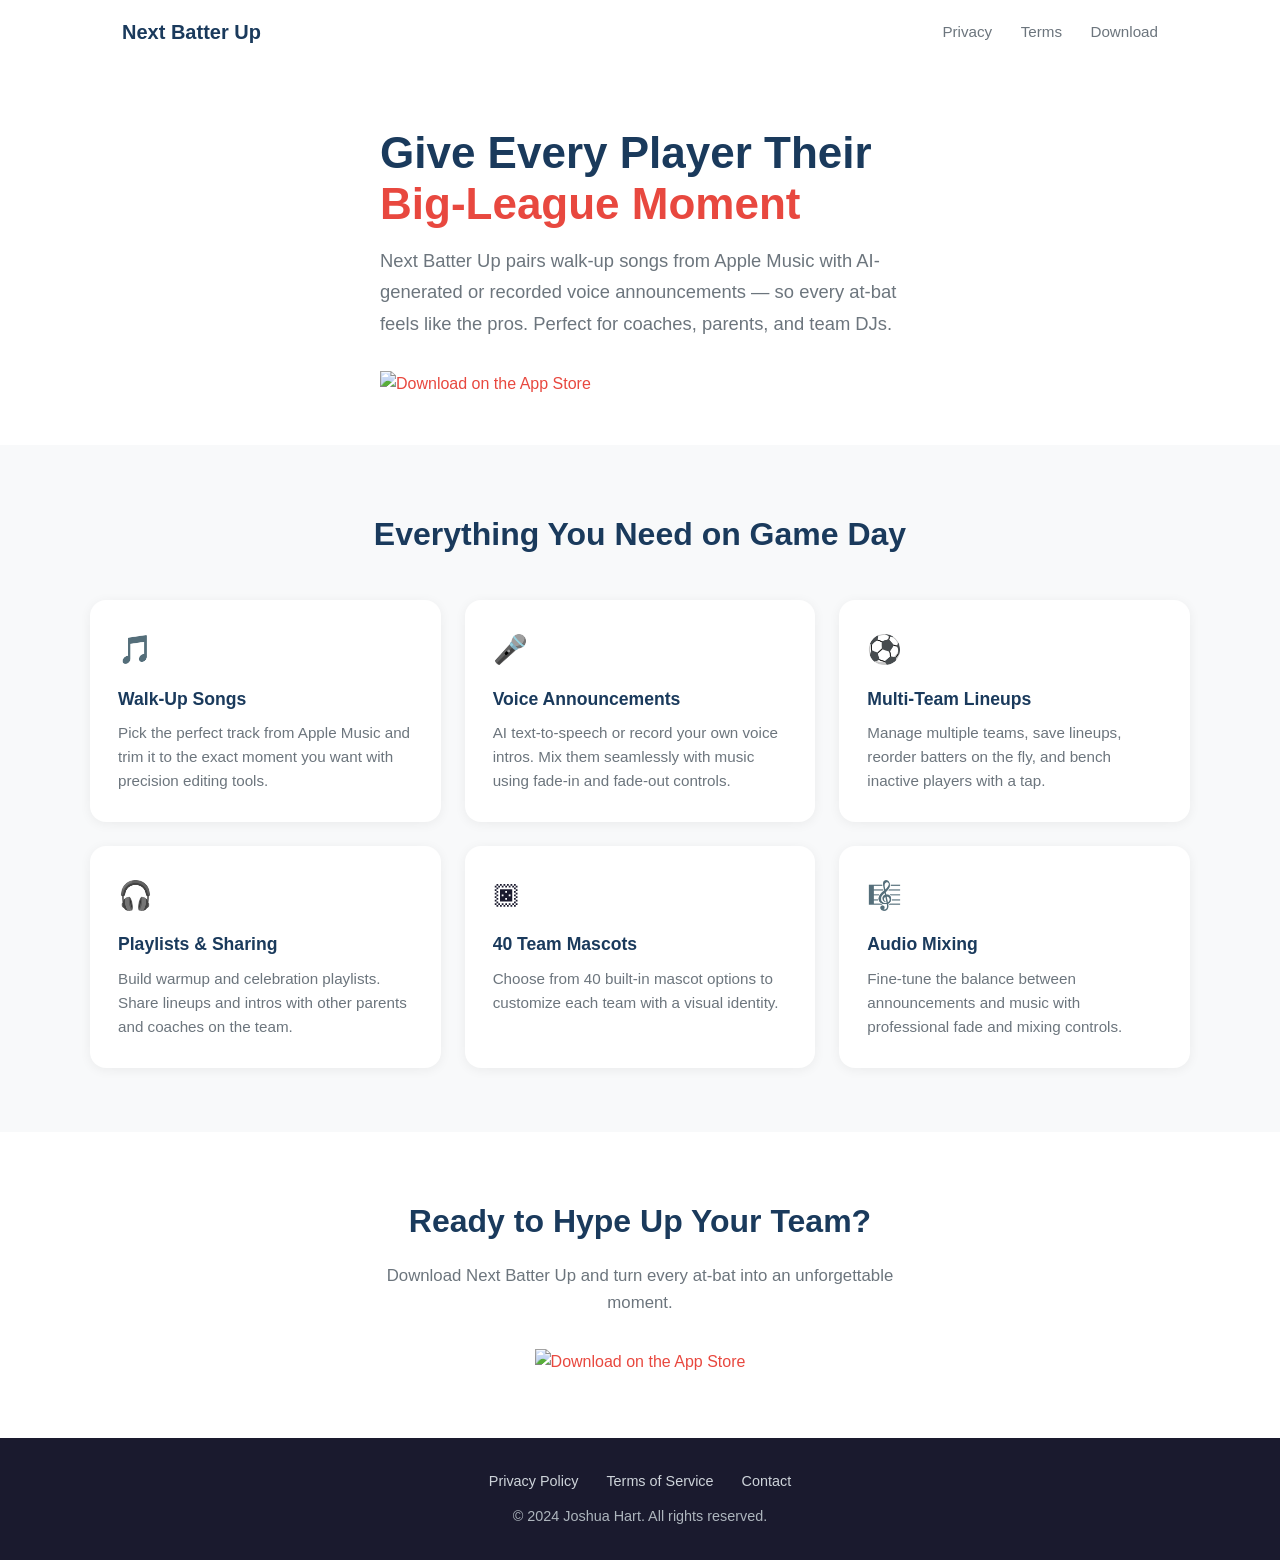
==== index.html @ 45387633 "Initial site: landing page, privacy policy, terms of service" ====
<!DOCTYPE html>
<html lang="en">
<head>
  <meta charset="UTF-8">
  <meta name="viewport" content="width=device-width, initial-scale=1.0">
  <title>Next Batter Up — Walk-Up Music for Baseball &amp; Softball</title>
  <meta name="description" content="Give every player their big-league moment. Next Batter Up pairs walk-up songs with voice announcements for baseball and softball teams.">
  <meta property="og:title" content="Next Batter Up — Walk-Up Music">
  <meta property="og:description" content="Give every player their big-league moment with custom walk-up songs and voice announcements.">
  <meta property="og:type" content="website">
  <meta property="og:url" content="https://nextbatterup.app">
  <link rel="stylesheet" href="style.css">
  <link rel="icon" type="image/svg+xml" href="data:image/svg+xml,<svg xmlns='http://www.w3.org/2000/svg' viewBox='0 0 100 100'><text y='.9em' font-size='90'>&#9918;</text></svg>">
</head>
<body>

  <nav>
    <div class="logo">Next Batter Up</div>
    <div class="nav-links">
      <a href="privacy.html">Privacy</a>
      <a href="terms.html">Terms</a>
      <a href="https://apps.apple.com/us/app/next-batter-up-walk-up-music/id1524179572">Download</a>
    </div>
  </nav>

  <section class="hero">
    <div class="hero-text">
      <h1>Give Every Player Their <span>Big-League Moment</span></h1>
      <p>Next Batter Up pairs walk-up songs from Apple Music with AI-generated or recorded voice announcements — so every at-bat feels like the pros. Perfect for coaches, parents, and team DJs.</p>
      <a class="app-store-badge" href="https://apps.apple.com/us/app/next-batter-up-walk-up-music/id1524179572">
        <img src="https://developer.apple.com/assets/elements/badges/download-on-the-app-store.svg" alt="Download on the App Store">
      </a>
    </div>
  </section>

  <section class="features">
    <div class="features-inner">
      <h2>Everything You Need on Game Day</h2>
      <div class="features-grid">
        <div class="feature-card">
          <div class="icon">&#127925;</div>
          <h3>Walk-Up Songs</h3>
          <p>Pick the perfect track from Apple Music and trim it to the exact moment you want with precision editing tools.</p>
        </div>
        <div class="feature-card">
          <div class="icon">&#127908;</div>
          <h3>Voice Announcements</h3>
          <p>AI text-to-speech or record your own voice intros. Mix them seamlessly with music using fade-in and fade-out controls.</p>
        </div>
        <div class="feature-card">
          <div class="icon">&#9917;</div>
          <h3>Multi-Team Lineups</h3>
          <p>Manage multiple teams, save lineups, reorder batters on the fly, and bench inactive players with a tap.</p>
        </div>
        <div class="feature-card">
          <div class="icon">&#127911;</div>
          <h3>Playlists &amp; Sharing</h3>
          <p>Build warmup and celebration playlists. Share lineups and intros with other parents and coaches on the team.</p>
        </div>
        <div class="feature-card">
          <div class="icon">&#127999;</div>
          <h3>40 Team Mascots</h3>
          <p>Choose from 40 built-in mascot options to customize each team with a visual identity.</p>
        </div>
        <div class="feature-card">
          <div class="icon">&#127932;</div>
          <h3>Audio Mixing</h3>
          <p>Fine-tune the balance between announcements and music with professional fade and mixing controls.</p>
        </div>
      </div>
    </div>
  </section>

  <section class="cta">
    <h2>Ready to Hype Up Your Team?</h2>
    <p>Download Next Batter Up and turn every at-bat into an unforgettable moment.</p>
    <a class="app-store-badge" href="https://apps.apple.com/us/app/next-batter-up-walk-up-music/id1524179572">
      <img src="https://developer.apple.com/assets/elements/badges/download-on-the-app-store.svg" alt="Download on the App Store">
    </a>
  </section>

  <footer>
    <div class="footer-links">
      <a href="privacy.html">Privacy Policy</a>
      <a href="terms.html">Terms of Service</a>
      <a href="mailto:nextbatterup@gmail.com">Contact</a>
    </div>
    <p>&copy; 2024 Joshua Hart. All rights reserved.</p>
  </footer>

</body>
</html>
---- style.css ----
* {
  margin: 0;
  padding: 0;
  box-sizing: border-box;
}

:root {
  --primary: #1a3a5c;
  --accent: #e8483f;
  --light: #f8f9fa;
  --dark: #1a1a2e;
  --gray: #6c757d;
  --white: #ffffff;
}

body {
  font-family: -apple-system, BlinkMacSystemFont, "Segoe UI", Roboto, Helvetica, Arial, sans-serif;
  color: var(--dark);
  line-height: 1.6;
  background: var(--white);
}

a {
  color: var(--accent);
  text-decoration: none;
}

a:hover {
  text-decoration: underline;
}

/* Navigation */
nav {
  display: flex;
  justify-content: space-between;
  align-items: center;
  padding: 1rem 2rem;
  max-width: 1100px;
  margin: 0 auto;
}

nav .logo {
  font-size: 1.25rem;
  font-weight: 700;
  color: var(--primary);
}

nav .nav-links a {
  margin-left: 1.5rem;
  color: var(--gray);
  font-size: 0.95rem;
  font-weight: 500;
}

nav .nav-links a:hover {
  color: var(--primary);
  text-decoration: none;
}

/* Hero */
.hero {
  display: flex;
  align-items: center;
  justify-content: center;
  gap: 4rem;
  max-width: 1100px;
  margin: 0 auto;
  padding: 4rem 2rem 3rem;
}

.hero-text {
  max-width: 520px;
}

.hero-text h1 {
  font-size: 2.75rem;
  font-weight: 800;
  line-height: 1.15;
  color: var(--primary);
  margin-bottom: 1rem;
}

.hero-text h1 span {
  color: var(--accent);
}

.hero-text p {
  font-size: 1.15rem;
  color: var(--gray);
  margin-bottom: 2rem;
  line-height: 1.7;
}

.app-store-badge {
  display: inline-block;
  transition: transform 0.2s;
}

.app-store-badge:hover {
  transform: scale(1.05);
}

.app-store-badge img {
  height: 54px;
}

.hero-image img {
  width: 280px;
  border-radius: 2rem;
  box-shadow: 0 20px 60px rgba(0, 0, 0, 0.15);
}

/* Features */
.features {
  background: var(--light);
  padding: 4rem 2rem;
}

.features-inner {
  max-width: 1100px;
  margin: 0 auto;
}

.features h2 {
  text-align: center;
  font-size: 2rem;
  font-weight: 700;
  color: var(--primary);
  margin-bottom: 2.5rem;
}

.features-grid {
  display: grid;
  grid-template-columns: repeat(auto-fit, minmax(280px, 1fr));
  gap: 1.5rem;
}

.feature-card {
  background: var(--white);
  padding: 1.75rem;
  border-radius: 1rem;
  box-shadow: 0 2px 12px rgba(0, 0, 0, 0.06);
}

.feature-card .icon {
  font-size: 1.75rem;
  margin-bottom: 0.75rem;
}

.feature-card h3 {
  font-size: 1.1rem;
  font-weight: 600;
  color: var(--primary);
  margin-bottom: 0.5rem;
}

.feature-card p {
  font-size: 0.95rem;
  color: var(--gray);
  line-height: 1.6;
}

/* CTA */
.cta {
  text-align: center;
  padding: 4rem 2rem;
  max-width: 600px;
  margin: 0 auto;
}

.cta h2 {
  font-size: 2rem;
  font-weight: 700;
  color: var(--primary);
  margin-bottom: 1rem;
}

.cta p {
  color: var(--gray);
  margin-bottom: 2rem;
  font-size: 1.05rem;
}

/* Footer */
footer {
  background: var(--dark);
  color: #adb5bd;
  padding: 2rem;
  text-align: center;
  font-size: 0.9rem;
}

footer a {
  color: #ced4da;
  margin: 0 0.75rem;
}

footer a:hover {
  color: var(--white);
}

footer .footer-links {
  margin-bottom: 0.75rem;
}

/* Legal pages */
.legal {
  max-width: 780px;
  margin: 0 auto;
  padding: 3rem 2rem 4rem;
}

.legal h1 {
  font-size: 2rem;
  font-weight: 700;
  color: var(--primary);
  margin-bottom: 0.5rem;
}

.legal .updated {
  color: var(--gray);
  font-size: 0.9rem;
  margin-bottom: 2rem;
}

.legal h2 {
  font-size: 1.3rem;
  font-weight: 600;
  color: var(--primary);
  margin-top: 2rem;
  margin-bottom: 0.75rem;
}

.legal p,
.legal li {
  color: #444;
  font-size: 1rem;
  line-height: 1.75;
  margin-bottom: 0.75rem;
}

.legal ul {
  padding-left: 1.5rem;
  margin-bottom: 1rem;
}

/* Responsive */
@media (max-width: 768px) {
  .hero {
    flex-direction: column-reverse;
    text-align: center;
    gap: 2rem;
    padding: 2rem 1.5rem;
  }

  .hero-text h1 {
    font-size: 2rem;
  }

  .hero-image img {
    width: 220px;
  }

  nav {
    flex-direction: column;
    gap: 0.75rem;
  }

  nav .nav-links a {
    margin-left: 1rem;
  }

  .features-grid {
    grid-template-columns: 1fr;
  }
}
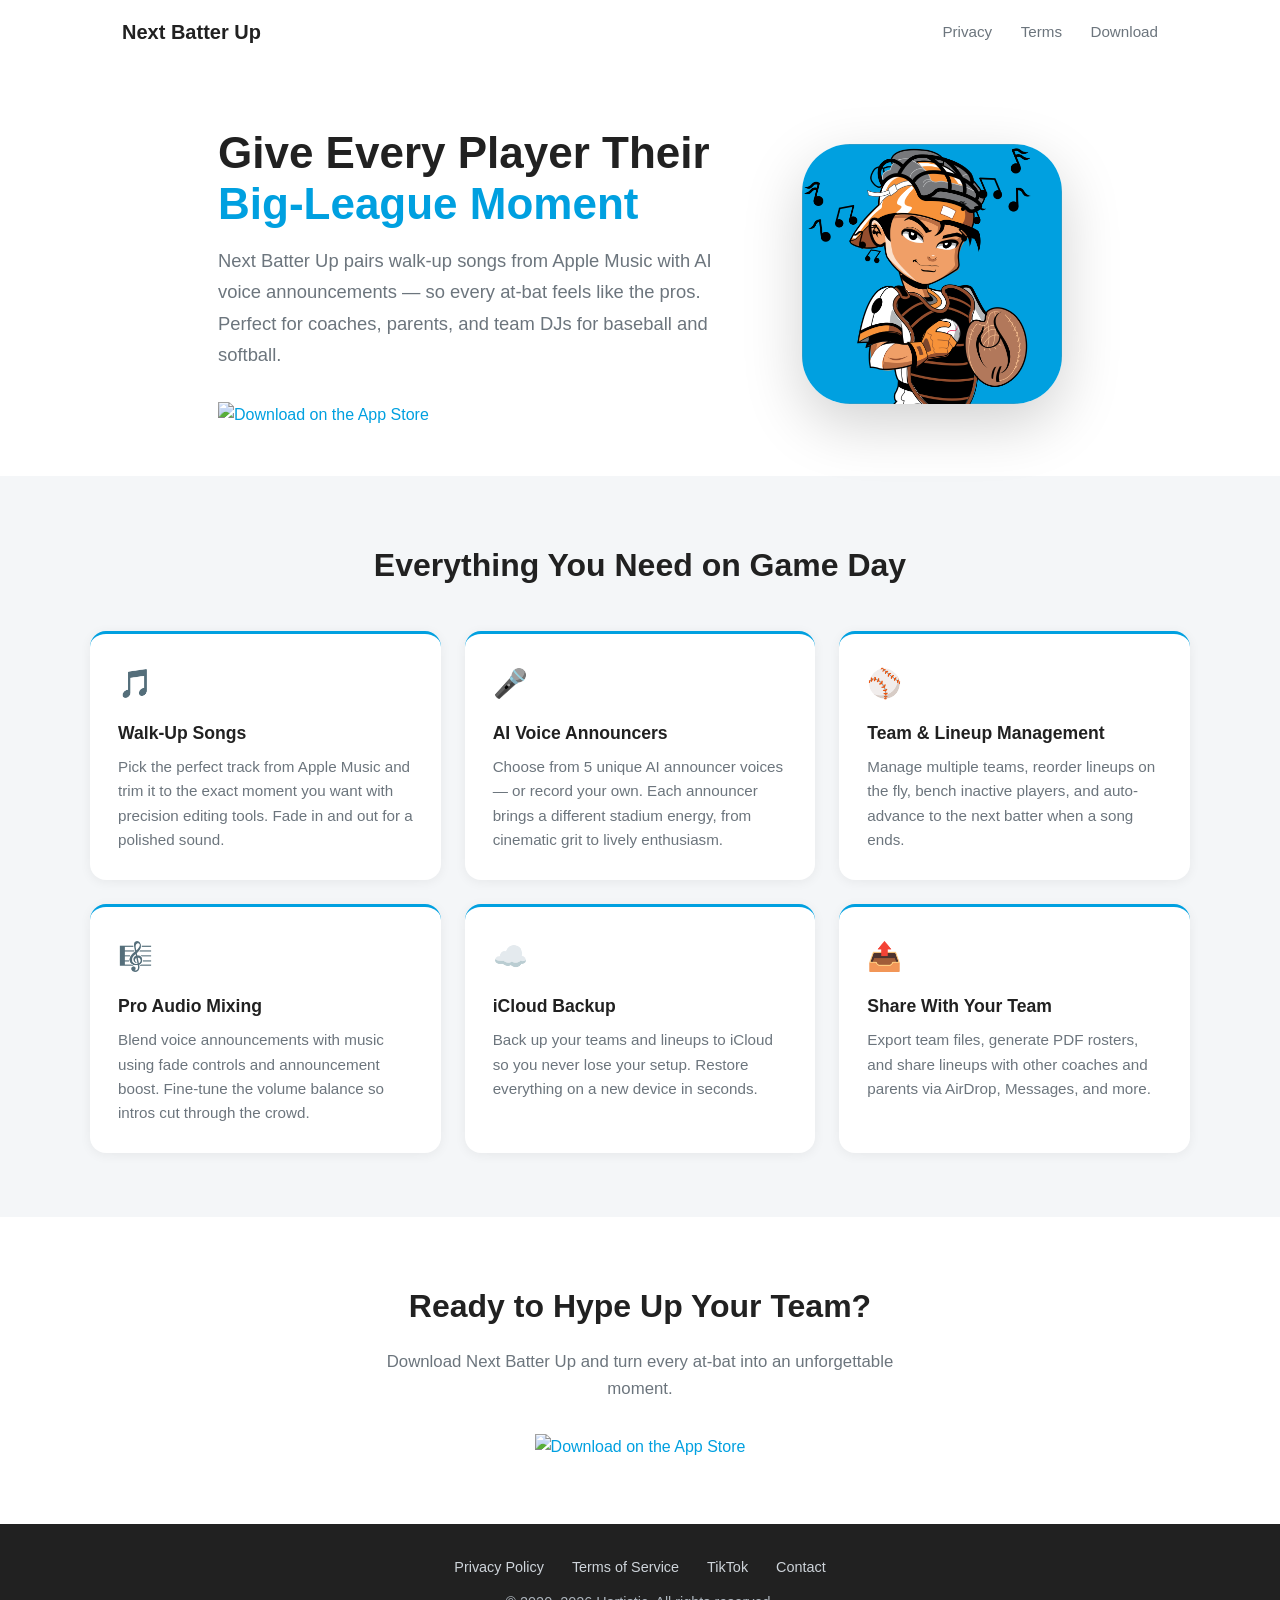
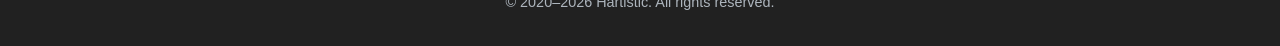
==== commit dc55a716: "Update site with app branding, expanded legal pages, and new features - Match app color scheme (#00A" ====
--- a/index.html
+++ b/index.html
@@ -4,13 +4,15 @@
   <meta charset="UTF-8">
   <meta name="viewport" content="width=device-width, initial-scale=1.0">
   <title>Next Batter Up — Walk-Up Music for Baseball &amp; Softball</title>
-  <meta name="description" content="Give every player their big-league moment. Next Batter Up pairs walk-up songs with voice announcements for baseball and softball teams.">
+  <meta name="description" content="Give every player their big-league moment. Next Batter Up pairs walk-up songs with AI voice announcements for baseball and softball teams.">
   <meta property="og:title" content="Next Batter Up — Walk-Up Music">
-  <meta property="og:description" content="Give every player their big-league moment with custom walk-up songs and voice announcements.">
+  <meta property="og:description" content="Give every player their big-league moment with custom walk-up songs and AI voice announcements.">
+  <meta property="og:image" content="https://nextbatterup.app/app-icon.png">
   <meta property="og:type" content="website">
   <meta property="og:url" content="https://nextbatterup.app">
   <link rel="stylesheet" href="style.css">
-  <link rel="icon" type="image/svg+xml" href="data:image/svg+xml,<svg xmlns='http://www.w3.org/2000/svg' viewBox='0 0 100 100'><text y='.9em' font-size='90'>&#9918;</text></svg>">
+  <link rel="apple-touch-icon" href="app-icon.png">
+  <link rel="icon" type="image/png" href="app-icon.png">
 </head>
 <body>
 
@@ -26,10 +28,13 @@
   <section class="hero">
     <div class="hero-text">
       <h1>Give Every Player Their <span>Big-League Moment</span></h1>
-      <p>Next Batter Up pairs walk-up songs from Apple Music with AI-generated or recorded voice announcements — so every at-bat feels like the pros. Perfect for coaches, parents, and team DJs.</p>
+      <p>Next Batter Up pairs walk-up songs from Apple Music with AI voice announcements — so every at-bat feels like the pros. Perfect for coaches, parents, and team DJs for baseball and softball.</p>
       <a class="app-store-badge" href="https://apps.apple.com/us/app/next-batter-up-walk-up-music/id1524179572">
         <img src="https://developer.apple.com/assets/elements/badges/download-on-the-app-store.svg" alt="Download on the App Store">
       </a>
+    </div>
+    <div class="hero-image">
+      <img src="app-icon.png" alt="Next Batter Up app icon">
     </div>
   </section>
 
@@ -40,32 +45,32 @@
         <div class="feature-card">
           <div class="icon">&#127925;</div>
           <h3>Walk-Up Songs</h3>
-          <p>Pick the perfect track from Apple Music and trim it to the exact moment you want with precision editing tools.</p>
+          <p>Pick the perfect track from Apple Music and trim it to the exact moment you want with precision editing tools. Fade in and out for a polished sound.</p>
         </div>
         <div class="feature-card">
           <div class="icon">&#127908;</div>
-          <h3>Voice Announcements</h3>
-          <p>AI text-to-speech or record your own voice intros. Mix them seamlessly with music using fade-in and fade-out controls.</p>
+          <h3>AI Voice Announcers</h3>
+          <p>Choose from 5 unique AI announcer voices — or record your own. Each announcer brings a different stadium energy, from cinematic grit to lively enthusiasm.</p>
         </div>
         <div class="feature-card">
-          <div class="icon">&#9917;</div>
-          <h3>Multi-Team Lineups</h3>
-          <p>Manage multiple teams, save lineups, reorder batters on the fly, and bench inactive players with a tap.</p>
-        </div>
-        <div class="feature-card">
-          <div class="icon">&#127911;</div>
-          <h3>Playlists &amp; Sharing</h3>
-          <p>Build warmup and celebration playlists. Share lineups and intros with other parents and coaches on the team.</p>
-        </div>
-        <div class="feature-card">
-          <div class="icon">&#127999;</div>
-          <h3>40 Team Mascots</h3>
-          <p>Choose from 40 built-in mascot options to customize each team with a visual identity.</p>
+          <div class="icon">&#9918;</div>
+          <h3>Team &amp; Lineup Management</h3>
+          <p>Manage multiple teams, reorder lineups on the fly, bench inactive players, and auto-advance to the next batter when a song ends.</p>
         </div>
         <div class="feature-card">
           <div class="icon">&#127932;</div>
-          <h3>Audio Mixing</h3>
-          <p>Fine-tune the balance between announcements and music with professional fade and mixing controls.</p>
+          <h3>Pro Audio Mixing</h3>
+          <p>Blend voice announcements with music using fade controls and announcement boost. Fine-tune the volume balance so intros cut through the crowd.</p>
+        </div>
+        <div class="feature-card">
+          <div class="icon">&#9729;&#65039;</div>
+          <h3>iCloud Backup</h3>
+          <p>Back up your teams and lineups to iCloud so you never lose your setup. Restore everything on a new device in seconds.</p>
+        </div>
+        <div class="feature-card">
+          <div class="icon">&#128228;</div>
+          <h3>Share With Your Team</h3>
+          <p>Export team files, generate PDF rosters, and share lineups with other coaches and parents via AirDrop, Messages, and more.</p>
         </div>
       </div>
     </div>
@@ -83,9 +88,10 @@
     <div class="footer-links">
       <a href="privacy.html">Privacy Policy</a>
       <a href="terms.html">Terms of Service</a>
-      <a href="mailto:nextbatterup@gmail.com">Contact</a>
+      <a href="https://www.tiktok.com/@nextbatterupapp/" target="_blank" rel="noopener">TikTok</a>
+      <a href="mailto:support@remori.io">Contact</a>
     </div>
-    <p>&copy; 2024 Joshua Hart. All rights reserved.</p>
+    <p>&copy; 2020–2026 Hartistic. All rights reserved.</p>
   </footer>
 
 </body>
--- a/style.css
+++ b/style.css
@@ -5,10 +5,13 @@
 }
 
 :root {
-  --primary: #1a3a5c;
-  --accent: #e8483f;
-  --light: #f8f9fa;
-  --dark: #1a1a2e;
+  --primary: #00A0E0;
+  --primary-dark: #0080B8;
+  --accent: #FCD408;
+  --green: #82F52B;
+  --orange: #FFA500;
+  --dark: #212121;
+  --light: #f4f6f8;
   --gray: #6c757d;
   --white: #ffffff;
 }
@@ -21,7 +24,7 @@
 }
 
 a {
-  color: var(--accent);
+  color: var(--primary);
   text-decoration: none;
 }
 
@@ -42,7 +45,7 @@
 nav .logo {
   font-size: 1.25rem;
   font-weight: 700;
-  color: var(--primary);
+  color: var(--dark);
 }
 
 nav .nav-links a {
@@ -76,12 +79,12 @@
   font-size: 2.75rem;
   font-weight: 800;
   line-height: 1.15;
+  color: var(--dark);
+  margin-bottom: 1rem;
+}
+
+.hero-text h1 span {
   color: var(--primary);
-  margin-bottom: 1rem;
-}
-
-.hero-text h1 span {
-  color: var(--accent);
 }
 
 .hero-text p {
@@ -105,9 +108,9 @@
 }
 
 .hero-image img {
-  width: 280px;
-  border-radius: 2rem;
-  box-shadow: 0 20px 60px rgba(0, 0, 0, 0.15);
+  width: 260px;
+  border-radius: 3rem;
+  box-shadow: 0 20px 60px rgba(0, 0, 0, 0.18);
 }
 
 /* Features */
@@ -125,7 +128,7 @@
   text-align: center;
   font-size: 2rem;
   font-weight: 700;
-  color: var(--primary);
+  color: var(--dark);
   margin-bottom: 2.5rem;
 }
 
@@ -140,6 +143,7 @@
   padding: 1.75rem;
   border-radius: 1rem;
   box-shadow: 0 2px 12px rgba(0, 0, 0, 0.06);
+  border-top: 3px solid var(--primary);
 }
 
 .feature-card .icon {
@@ -150,7 +154,7 @@
 .feature-card h3 {
   font-size: 1.1rem;
   font-weight: 600;
-  color: var(--primary);
+  color: var(--dark);
   margin-bottom: 0.5rem;
 }
 
@@ -171,7 +175,7 @@
 .cta h2 {
   font-size: 2rem;
   font-weight: 700;
-  color: var(--primary);
+  color: var(--dark);
   margin-bottom: 1rem;
 }
 
@@ -213,7 +217,7 @@
 .legal h1 {
   font-size: 2rem;
   font-weight: 700;
-  color: var(--primary);
+  color: var(--dark);
   margin-bottom: 0.5rem;
 }
 
@@ -226,7 +230,7 @@
 .legal h2 {
   font-size: 1.3rem;
   font-weight: 600;
-  color: var(--primary);
+  color: var(--dark);
   margin-top: 2rem;
   margin-bottom: 0.75rem;
 }
@@ -258,7 +262,7 @@
   }
 
   .hero-image img {
-    width: 220px;
+    width: 200px;
   }
 
   nav {
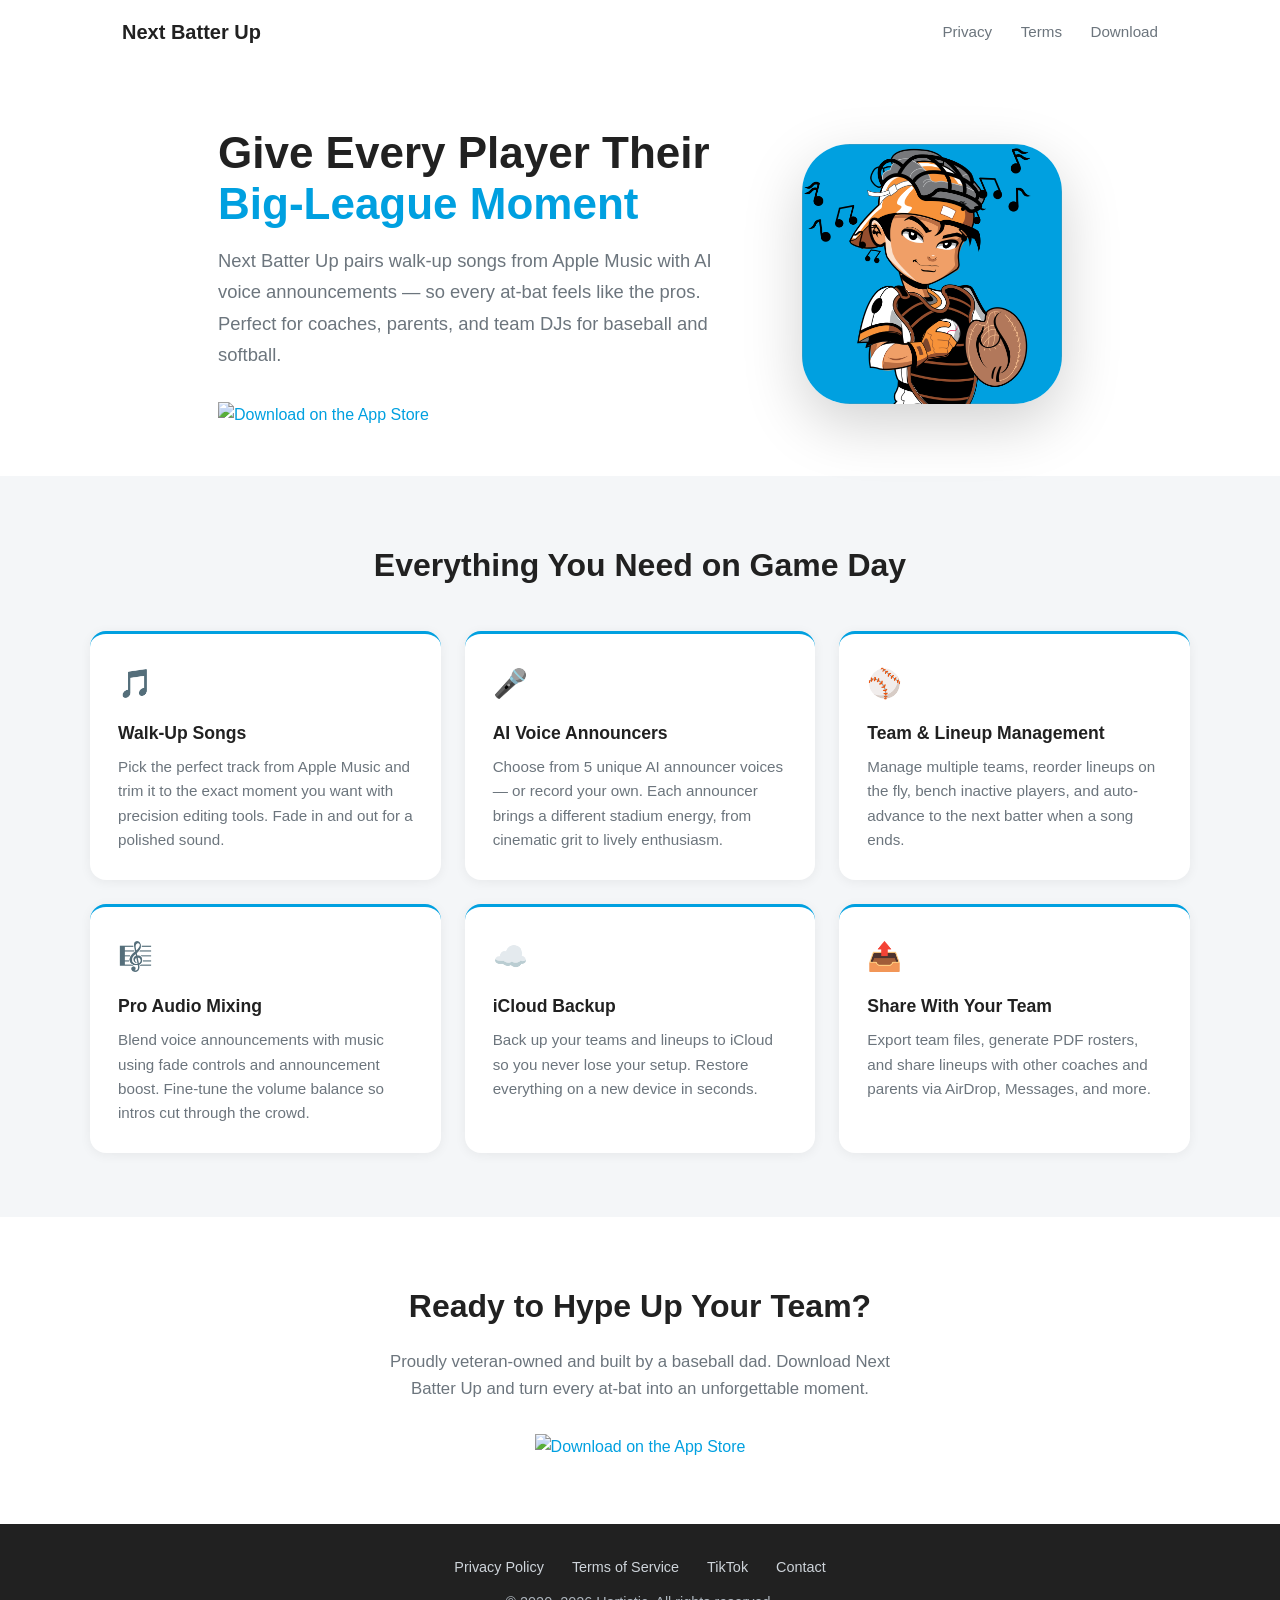
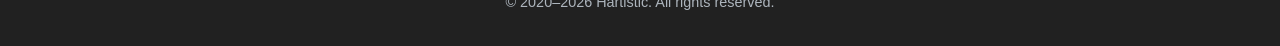
==== commit 71184a4b: "Add veteran-owned mention to landing page CTA Co-Authored-By: Claude Opus 4.6 <noreply@anthropic.com" ====
--- a/index.html
+++ b/index.html
@@ -78,7 +78,7 @@
 
   <section class="cta">
     <h2>Ready to Hype Up Your Team?</h2>
-    <p>Download Next Batter Up and turn every at-bat into an unforgettable moment.</p>
+    <p>Proudly veteran-owned and built by a baseball dad. Download Next Batter Up and turn every at-bat into an unforgettable moment.</p>
     <a class="app-store-badge" href="https://apps.apple.com/us/app/next-batter-up-walk-up-music/id1524179572">
       <img src="https://developer.apple.com/assets/elements/badges/download-on-the-app-store.svg" alt="Download on the App Store">
     </a>
